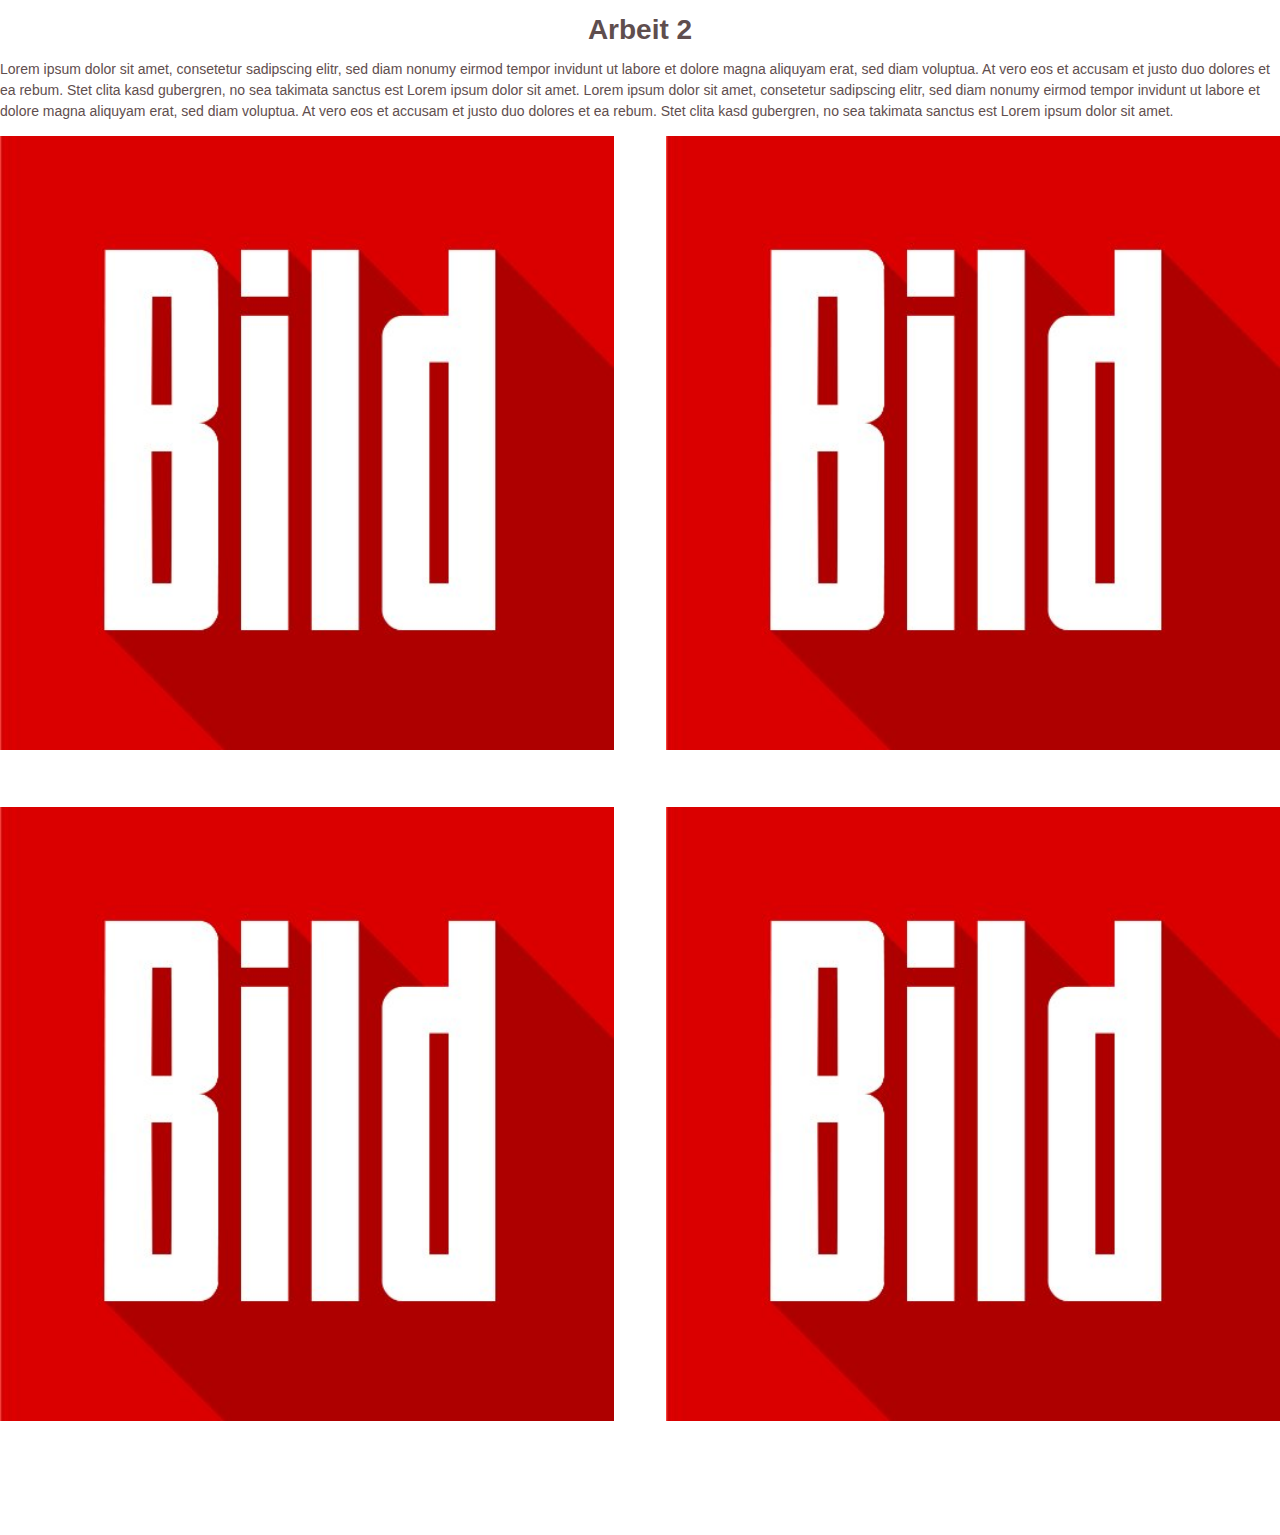
==== arbeit2.html @ 3595c891 "init" ====
<!DOCTYPE html>
<html>
  <head>

        <link rel="stylesheet" type="text/css" href="./css/style.css">
        <link rel="stylesheet" type="text/css" href="./css/normalize.css">

        <meta name="language" content="de">
        <meta charset="utf-8">
        <meta name="keywords" content="Suchbegriffe">
        <meta name="description" content="Beschreibung">
        <meta title="Seitentitel">
        <meta name="viewport" content="width=device-width, initial-scale=1.0, user-scalable=no height=device-height">

  </head>
  <body>

<main>
    <div id="wapper" class="detailseite">
    <h1>Arbeit 2</h1>
    <p>Lorem ipsum dolor sit amet, consetetur sadipscing elitr, sed diam nonumy eirmod tempor invidunt ut labore et dolore magna aliquyam erat, sed diam voluptua. At vero eos et accusam et justo duo dolores et ea rebum. Stet clita kasd gubergren, no sea takimata sanctus est Lorem ipsum dolor sit amet. Lorem ipsum dolor sit amet, consetetur sadipscing elitr, sed diam nonumy eirmod tempor invidunt ut labore et dolore magna aliquyam erat, sed diam voluptua. At vero eos et accusam et justo duo dolores et ea rebum. Stet clita kasd gubergren, no sea takimata sanctus est Lorem ipsum dolor sit amet.
    </p>
    <img class="img-links" src="./img/portfolio/bild1.jpg">
    <img class="img-rechts" src="./img/portfolio/bild2.jpg">
    <img class="img-links" src="./img/portfolio/bild3.jpg">
    <img class="img-rechts" src="./img/portfolio/bild4.jpg">
  <div class="back">
    <a href="index.html.html#portfolio">zurück zur Übersicht</a>
  </div>
</div>
</main>
</body>
</html>
---- css/style.css ----
nav ul{
    text-align: center;
    margin:0;
    position: fixed;
    width: 100%;
    background-color: white;
    z-index: 99;
    padding: 20px 0;
}


nav li{
    display: inline;
    padding: 0 15px;
}

nav a{
    display: inline-block;
    color:#333333;
    font-size: 14px;
    padding: 2px 0px;
    text-decoration: none;
    font-weight: 600;
    border-bottom: 3px solid #fff;
}

nav a:hover {
  border-bottom: 3px solid #0d69ce;
}

#about{
  display: flex;
}

#portrait{
  width: 50%;
  position: relative;
}

#portrait_image{
  background-size: cover;
  background-image: url("../img/jamie_bigler.jpg");
  background-position: top center;
  position: absolute;
  height: 100%;
  width: 100%;
}

#webseite_color {
  color: #0d69ce;
}

#beschreibung{
  width: 50%;
  background:#0d69ce;
}

#name{
  min-height: 200px;
  margin: 5%;
}

#adresse{
  color: #333333;
  background:#eeeeee;
  min-height:200px;
  padding: 5%;
}

.bio{
  color:white;
}

body{
  font-size: 14px;
  font-family: Gilroy, sans-serif;
  line-height: 21px;
  color: #5f4e4e;
}

a{
  color: white;
  text-decoration: none;
}

h1 {
  text-align: center;
}

#beschreibung h1{
  color: white;
  line-height: 100%;
  text-transform: none;
}

#beschreibung span{
  color:white;
  font-size:20px ;
  text-transform: none;
}

#webseite{
  color:blue;
}



main{
  width: 100%;
}

#wrapper{
  max-width: 1170px;
  margin:0 auto;
  height: 100%;
  padding: 5%
}

#wrapper h1{
  text-align: center;
  line-height: 4em;
  padding-top:1em;
}

.skills-icons{
  display: flex;
  flex-flow: row wrap;
}

#erstes-icon, #zweites-icon, #drittes-icon{
  height:300px;
  width: 33.3333%;
  text-align: center;
}

#erstes-icon{
  background: url("../img/icon-ps.svg")50% 50% no-repeat;
}

#zweites-icon{
  background: url("../img/icon-code.svg")50% 50% no-repeat;
}

#drittes-icon{
  background: url("../img/icon-ai.svg")50% 50% no-repeat;
}



#cv, #jobs, #ausbildung{
  float: left;
}

.cv-eintrag{
  width: 100%;
  float: left;
}

.cv-eintrag img{
  vertical-align: middle;
  margin-right: 15px;
}

.links p{
  display: inline-block;
  padding: 15px;
  border: 1px solid #;
}

.links{
  float: left;
}

.rechts{
  width:65% ;
  vertical-align: top;
  float: right;
}

.cv-titel{
  font-size: 1.2em;
  line-height: 3em;
  font-weight: bold;
}

.cv-beschreibung{
  border: 1px solid white;
  padding: 0 15px 15px 15px;
}

#portfolio{
  float: left;
}

.portfolio-kachel{
  display: flex;
  flex-flow: row wrap;
}

.portfolio-eintrag{
  position: relative;
  width: 33.3333%;
}

.portfolio-eintrag img{
  width: 100%;
  display: block;
}

.portfolio-eintrag .arbeit-titel{
  background: rgba(13, 105, 206, 0.85);
  height: 100%;
  color:white;
  padding: 45% 0;
  position: absolute;
  text-align: center;
  width: 100%;
  z-index: 2;
  left: 0;
  top: 0;
  box-sizing: border-box;
  visibility: hidden;
}

.portfolio-eintrag:hover .arbeit-titel{
  visibility: visible;
}


img.img-links{
  width: 48%;
  float: left;
  margin: 0 4% 4% 0;
}

img.img-rechts{
  width: 48%;
  margin: 0 0 4% 0;
}

.back{
  width: 100%;
  text-align: center;
  height: 4em;
}


nav a:hover{
  color:#0d69ce;
  cursor: pointer;
  text-decoration: none;
}


#formular{
  clear:both;
}

.kontaktformular{
  width: 70%;
  margin: 0 auto;
}

.form-control, textarea{
  padding: 2%;
  width: 92%;
  margin: 2%;
}


.absenden{
  padding: 2%;
  width: 96%;
  margin: 2%;
  background:#0d69ce;
  border: none;
  color: white;
  font-weight: bold;
}

.absenden:hover{
  background:#0d69ce;
}


footer{
  background:#0d69ce;
  color: white;
  padding: 2% 0;
  margin: 2% 0 0 0;
  text-align: center;
}
#skills{
  padding-top: 2em;
}


.wapper{
  padding:2%;
}


@media only screen and (max-width: 960px){
  #about{
    display:flex;
    flex-flow: row wrap;
  }

  #beschreibung{
    width: 100%;
  }

  #portrait{
    width: 100%;
    padding-bottom: 56.25%;
  }

  #erstes-icon, #zweites-icon, #drittes-icon{
    width: 100%;
  }

  section#cv{
    padding: 0 5%;
  }

  .links{
    width: 100%;
    text-algin: center;
  }

  .rechts{
    width: 100%;
  }
}

@media only screen and (max-width: 480px){
  nav li{
    display: block;
  }

  ul{
    padding:0;
  }

  nav ul{
      position: relative;
  }

  nav{
    position: relative;
    width: 100%;
  }

  main{
    padding: 0;
  }

  portfolio-eintrag{
    margin: 0 auto;
    text-align: center;
    width: 100%;
  }
}
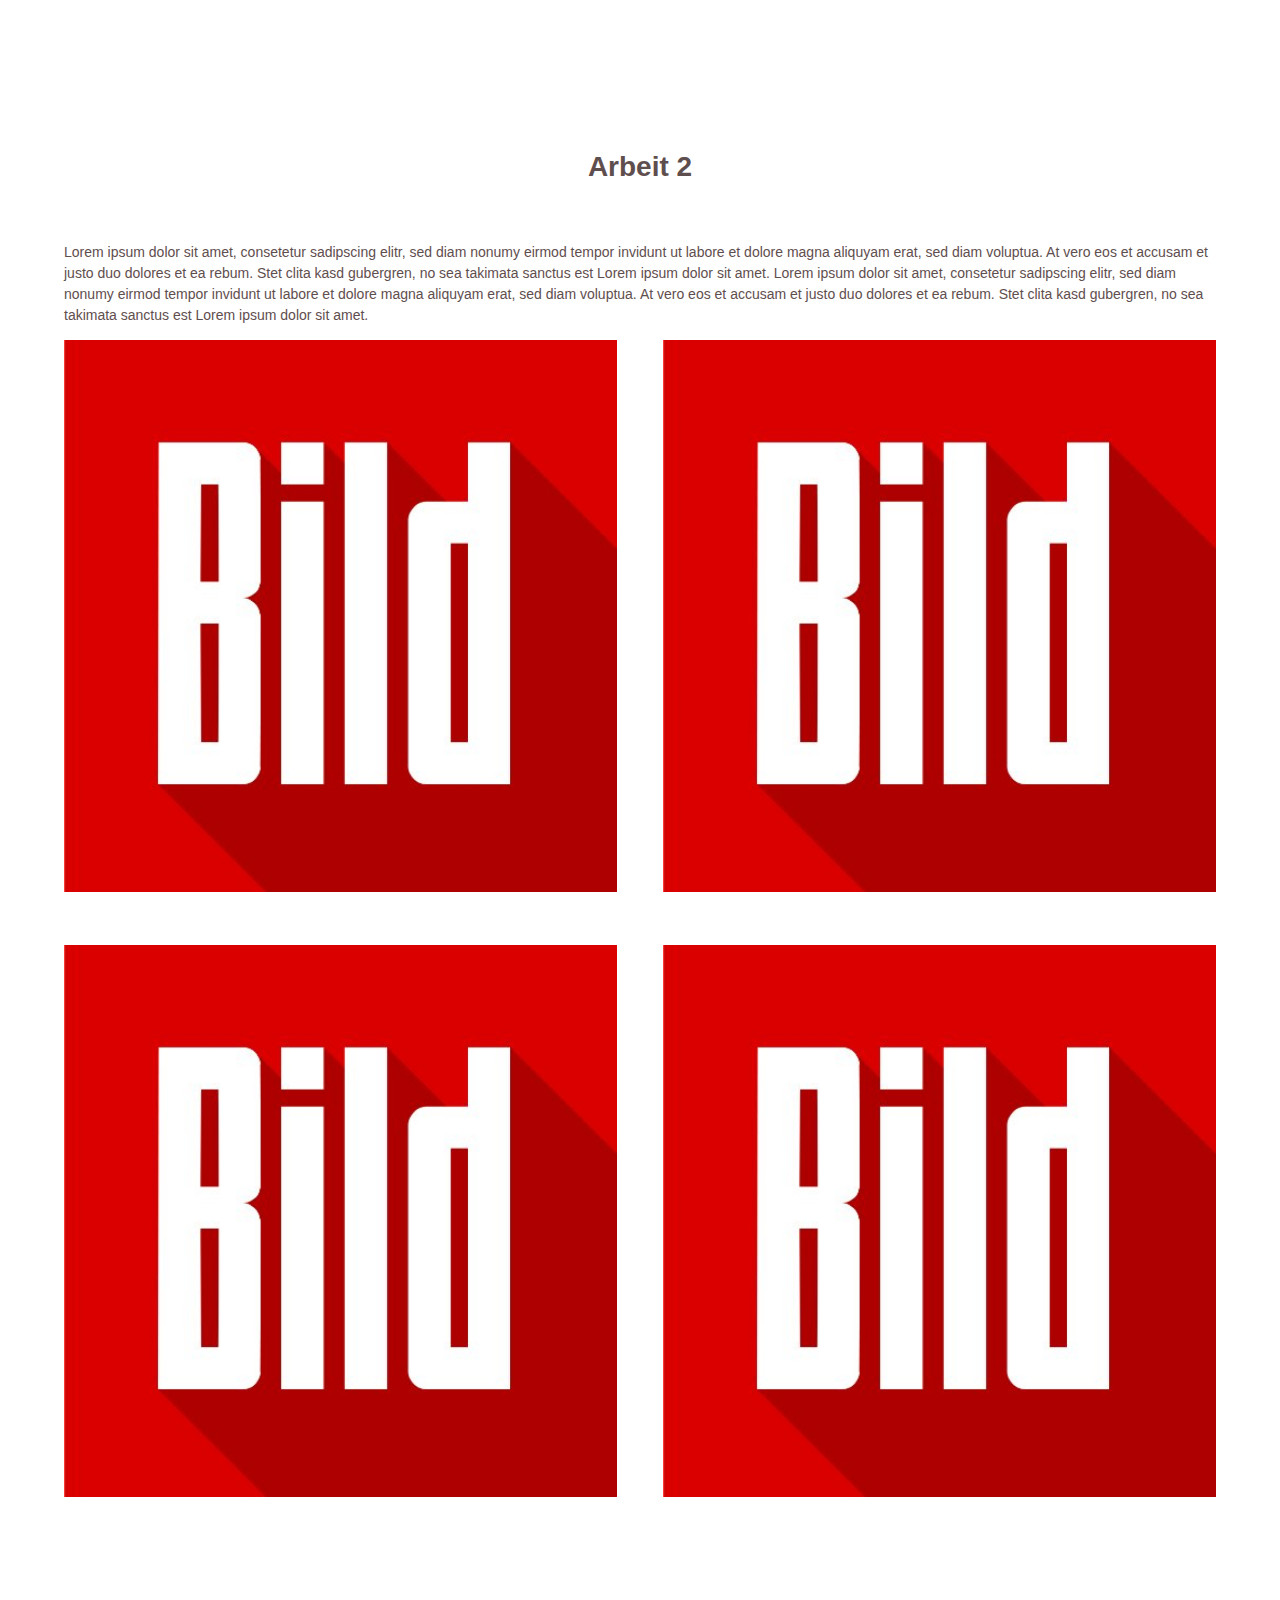
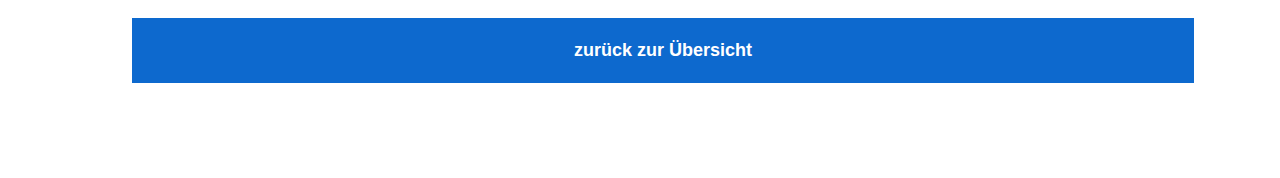
==== commit 1abf6566: "änderung1" ====
--- a/arbeit2.html
+++ b/arbeit2.html
@@ -16,7 +16,7 @@
   <body>
 
 <main>
-    <div id="wapper" class="detailseite">
+    <div id="wrapper" class="detailseite">
     <h1>Arbeit 2</h1>
     <p>Lorem ipsum dolor sit amet, consetetur sadipscing elitr, sed diam nonumy eirmod tempor invidunt ut labore et dolore magna aliquyam erat, sed diam voluptua. At vero eos et accusam et justo duo dolores et ea rebum. Stet clita kasd gubergren, no sea takimata sanctus est Lorem ipsum dolor sit amet. Lorem ipsum dolor sit amet, consetetur sadipscing elitr, sed diam nonumy eirmod tempor invidunt ut labore et dolore magna aliquyam erat, sed diam voluptua. At vero eos et accusam et justo duo dolores et ea rebum. Stet clita kasd gubergren, no sea takimata sanctus est Lorem ipsum dolor sit amet.
     </p>
@@ -25,7 +25,12 @@
     <img class="img-links" src="./img/portfolio/bild3.jpg">
     <img class="img-rechts" src="./img/portfolio/bild4.jpg">
   <div class="back">
-    <a href="index.html.html#portfolio">zurück zur Übersicht</a>
+    <div class="button-container">
+            <form action="index.html">
+                        <button class="absenden" value="Submit Comment" type="submit">zurück zur Übersicht</button>
+            </form>
+                        <div class="gradient-overlay">zurück zur Übersicht</div>
+                            </div>
   </div>
 </div>
 </main>
--- a/css/style.css
+++ b/css/style.css
@@ -148,7 +148,7 @@
 
 
 #cv, #jobs, #ausbildung{
-  float: left;
+  margin: 0 auto;
 }
 
 .cv-eintrag{
@@ -325,7 +325,7 @@
 
   .links{
     width: 100%;
-    text-algin: center;
+    text-align: center;
   }
 
   .rechts{
@@ -361,3 +361,34 @@
     width: 100%;
   }
 }
+
+.back {
+  position: relative;
+  padding: 2%;
+  width: 96%;
+  margin: 2%;
+  border: none;
+  color: white;
+  font-weight: bold;
+}
+
+.button-container {
+    clear: both;
+    width: 100%;
+    position: relative;
+}
+
+.back {
+    padding: 2%;
+    width: 96%;
+    margin: 2%;
+
+    border: none;
+    color: #fff;
+    font-weight: bold;
+    cursor: pointer;
+    font-family: 'Lato', sans-serif;
+    font-size: 18px;
+    z-index: 99;
+    transition: all 0.4s;
+}
